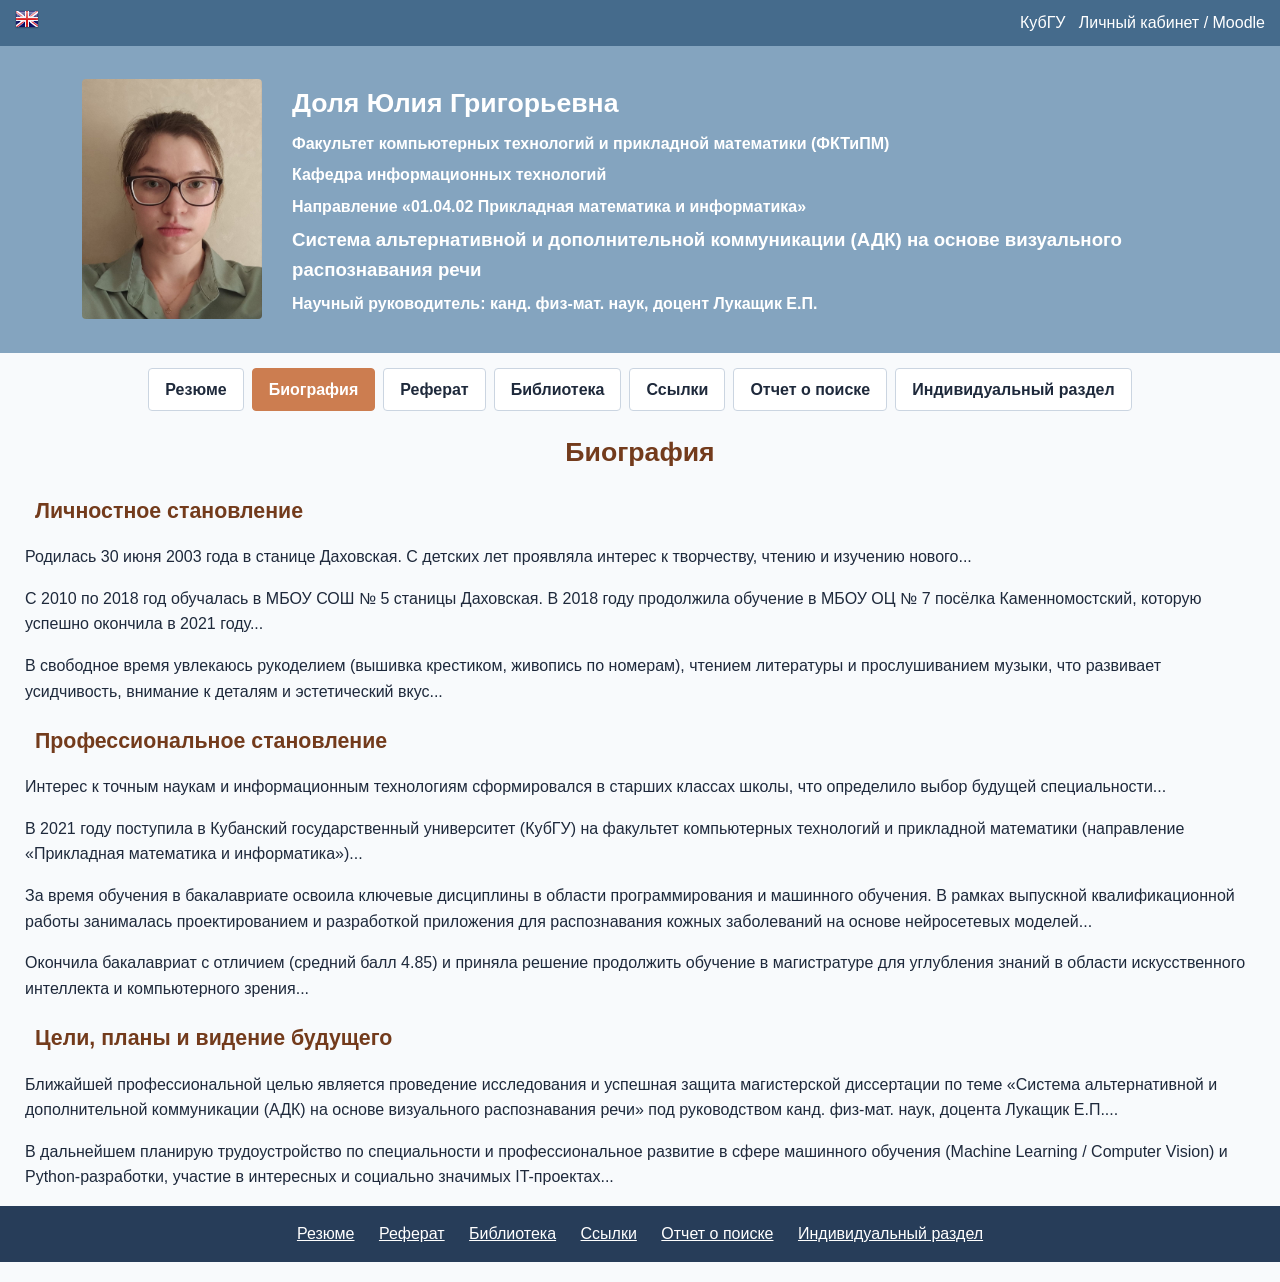
==== bio/index.html @ c51134fe "Add files via upload" ====
<!DOCTYPE html>
<html lang="ru">
<head>
    <meta charset="UTF-8">
    <meta name="viewport" content="width=device-width, initial-scale=1.0">
    <meta name="robots" content="noindex,nofollow">
    <title>Биография - Доля Юлия Григорьевна - Система альтернативной и дополнительной коммуникации (АДК) на основе визуального распознавания речи</title>
    <!-- Исправлена опечатка в type: text/css -->
    <link rel="stylesheet" type="text/css" href="../css/master_style.css">
</head>
<body>

    <div id="topblock"> 
        <div id="langbox">
            <a href="indexe.htm"><img src="../images/en.png" alt="English" title="English" width="24" height="20"></a>
        </div>
        <div id="donntu">
            <a href="https://www.kubsu.ru" target="_blank">КубГУ</a> &nbsp; 
            <a href="https://moodle.kubsu.ru" target="_blank">Личный кабинет / Moodle</a>
        </div>
    </div>

    <div id="header">
        <div id="header-content">
            <div id="photomag">
                <a href="../ivanov_big.jpg">
                    <img src="../my_photo.jpg" width="180" height="240" title="Студент КубГУ Доля Юлия Григорьевна" alt="Студент КубГУ Доля Юлия Григорьевна">
                </a>
            </div>
            <div id="headertext">
                <h1 class="hdr">Доля Юлия Григорьевна</h1>
                <h3 class="hdr">Факультет компьютерных технологий и прикладной математики (ФКТиПМ)</h3>
                <h3 class="hdr">Кафедра информационных технологий</h3>
                <h3 class="hdr">Направление &laquo;01.04.02 Прикладная математика и информатика&raquo;</h3>
                <h2 class="hdr">Система альтернативной и дополнительной коммуникации (АДК) на основе визуального распознавания речи</h2>
                <h3 class="hdr">Научный руководитель: канд. физ-мат. наук, доцент Лукащик Е.П.</h3>
            </div>
        </div>
    </div>

    <div id="middleblock">
        <div id="menu">
            <a class="button color" href="../index.html">Резюме</a>
            <a class="button colorfix">Биография</a>
            <a class="button color" href="../diss/index.html">Реферат</a>
            <a class="button color" href="../library/index.html">Библиотека</a>
            <a class="button color" href="../links/index.html">Ссылки</a>
            <a class="button color" href="../links/report.html">Отчет о поиске</a> 
            <a class="button color" href="../ind/index.html">Индивидуальный раздел</a>
        </div>
        
        <div id="maintext">
            <h1>Биография</h1>
            
            <h2>Личностное становление</h2>
            <p>Родилась 30 июня 2003 года в станице Даховская. С детских лет проявляла интерес к творчеству, чтению и изучению нового...</p> 
            <p>С 2010 по 2018 год обучалась в МБОУ СОШ № 5 станицы Даховская. В 2018 году продолжила обучение в МБОУ ОЦ № 7 посёлка Каменномостский, которую успешно окончила в 2021 году...</p> 
            <p>В свободное время увлекаюсь рукоделием (вышивка крестиком, живопись по номерам), чтением литературы и прослушиванием музыки, что развивает усидчивость, внимание к деталям и эстетический вкус...</p>
            
            <h2>Профессиональное становление</h2>
            <p>Интерес к точным наукам и информационным технологиям сформировался в старших классах школы, что определило выбор будущей специальности...</p>
            <p>В 2021 году поступила в Кубанский государственный университет (КубГУ) на факультет компьютерных технологий и прикладной математики (направление «Прикладная математика и информатика»)...</p> 
            <p>За время обучения в бакалавриате освоила ключевые дисциплины в области программирования и машинного обучения. В рамках выпускной квалификационной работы занималась проектированием и разработкой приложения для распознавания кожных заболеваний на основе нейросетевых моделей...</p>
            <p>Окончила бакалавриат с отличием (средний балл 4.85) и приняла решение продолжить обучение в магистратуре для углубления знаний в области искусственного интеллекта и компьютерного зрения...</p>
            
            <h2>Цели, планы и видение будущего</h2>
            <p>Ближайшей профессиональной целью является проведение исследования и успешная защита магистерской диссертации по теме «Система альтернативной и дополнительной коммуникации (АДК) на основе визуального распознавания речи» под руководством канд. физ-мат. наук, доцента Лукащик Е.П....</p>
            <p>В дальнейшем планирую трудоустройство по специальности и профессиональное развитие в сфере машинного обучения (Machine Learning / Computer Vision) и Python-разработки, участие в интересных и социально значимых IT-проектах...</p>
        </div> <!-- maintext -->
    </div> <!-- middleblock -->

    <div id="menub">
        <a class="mitemb" href="../index.html">Резюме</a>
        <a class="mitemb" href="../diss/index.html">Реферат</a>
        <a class="mitemb" href="../library/index.html">Библиотека</a>
        <a class="mitemb" href="../links/index.html">Ссылки</a>
        <a class="mitemb" href="../links/report.html">Отчет о поиске</a> 
        <a class="mitemb" href="../ind/index.html">Индивидуальный раздел</a>
    </div>

</body>
</html>
---- css/master_style.css ----
/* Синяя тема (по умолчанию) */
:root, [data-theme="blue"] {
  --bg-body: #f8fafc;
  --bg-header: #84a4bf;
  --bg-topblock: #456b8c;
  --bg-menu: #273d59;
  --bg-card: #ffffff;
  --bg-hover: #f6fcfe;
  
  --text-main: #1e293b;
  --text-header: #ffffff;
  --text-title: #733b1c;
  --accent-color: #2563eb;
  --accent-hover: #007ead;
  --active-tab: #cc7d50;
  
  --border-color: #cbd5e1;
  --font-family: 'Inter', -apple-system, BlinkMacSystemFont, "Segoe UI", Roboto, sans-serif;
}

/* Коричневая тема */
[data-theme="brown"] {
  --bg-body: #fadfa4;
  --bg-header: #82997f;
  --bg-topblock: #576c55;
  --bg-menu: #c9765c;
  --bg-hover: #fff3d1;
  
  --text-main: #212121;
  --text-header: #ffe8c5;
  --text-title: #8f250e;
  --accent-color: #425a40;
  --accent-hover: #007ead;
  --active-tab: #b4351a;
  
  --border-color: #d9b76e;
}

/* Зеленая тема */
[data-theme="green"] {
  --bg-body: #ebe8e0;
  --bg-header: #172601;
  --bg-topblock: #172601;
  --bg-menu: #735f46;
  --bg-hover: #d2d3b8;
  
  --text-main: #172601;
  --text-header: #fff55d;
  --text-title: #8b4513;
  --accent-color: #14660d;
  --accent-hover: #ecf248;
  --active-tab: #ecf248;
  
  --border-color: #a1a621;
}

/* ==========================================================================
   ОСНОВНЫЕ СТИЛИ (Используют переменные)
   ========================================================================== */

@import url('https://fonts.googleapis.com/css2?family=Inter:wght@400;500;600;700&display=swap');

body {
  background-color: var(--bg-body);
  color: var(--text-main);
  font-family: var(--font-family);
  margin: 0;
  padding: 0 0 20px 0;
  line-height: 1.6;
}

/* Кавычки для тега <q> */
body:lang(en) q { quotes: "\201C" "\201D" "\2018" "\2019"; }
body:lang(uk) q, body:lang(de) q { quotes: "\201E" "\201C"; }
body:lang(ru) q, body:lang(fr) q { quotes: "\00AB" "\00BB" "\201E" "\201C"; }

/* Заголовки */
h1, h2, h3 {
  color: var(--text-title);
  margin: 20px 10px 10px 10px;
}

h1 { font-size: 20pt; text-align: center; }
h2 { font-size: 16pt; text-align: left; }
h3 { font-size: 13pt; text-align: left; }
h2.cntr { text-align: center; text-indent: 0; }

/* Шапка сайта */
#topblock {
  background: var(--bg-topblock);
  min-height: 36px;
  padding: 5px 15px;
  display: flex;
  justify-content: space-between;
  align-items: center;
}

#donntu a {
  color: #ffffff;
  text-decoration: none;
  font-weight: 500;
}

/* Шапка сайта */
#header {
  background: var(--bg-header);
  padding: 30px 20px;
}

/* Общий внутренний контейнер шапки */
#header-content {
  display: flex;             /* Фото и текст остаются в один ряд */
  align-items: center;        /* Выравнивание по вертикали */
  gap: 30px;                 /* Отступ между фото и текстом */
  max-width: 1200px;         /* Увеличиваем ширину блока */
  margin: 0 0 0 5%;          /* Фиксированный небольшой отступ слева (5%), убирает центрирование */
}

/* Стили для фото */
#photomag {
  flex-shrink: 0;            /* Запрещает сжимать фотографию */
}

#photomag img {
  display: block;
  border-radius: 4px;
}

/* Стили для текста справа */
#headertext {
  text-align: left;
}

#header h1, #header h2, #header h3 {
  color: var(--text-header);
  margin: 6px 0;             /* Компактные отступы между строками текста */
}

#header h1 { font-size: 20pt; text-align: left; }
#header h2 { font-size: 14pt; text-align: left; }
#header h3 { font-size: 12pt; text-align: left; }

/* Таблицы */
table#resume, table.search {
  width: 90%;
  margin: 20px auto;
  border-collapse: collapse;
  background-color: var(--bg-card);
  border: 1px solid var(--border-color);
}

table#resume tr td, table.search tr td {
  padding: 10px;
  border: 1px solid var(--border-color);
}

table#resume tr:hover, table.search tr:hover {
  background-color: var(--bg-hover);
}

/* Блок с меню */
#middleblock {
  width: 100%;
  margin: 15px 0;
}

#menu {
  display: flex;             /* Выстраивает кнопки в один ряд */
  justify-content: center;   /* Выравнивает кнопки строго по центру страницы */
  flex-wrap: wrap;           /* Позволяет кнопкам переноситься на новую строку при узком экране */
  gap: 8px;                  /* Отступ между кнопками */
}

/* Кнопки меню */
.button {
  display: inline-block;
  padding: 8px 16px;
  font-weight: 600;
  border-radius: 4px;
  text-decoration: none;
  transition: all 0.2s ease;
  cursor: pointer;
}

#maintext {
    padding-left: 25px;
    padding-right: 25px;
}

.color {
  background-color: var(--bg-card);
  color: var(--text-main);
  border: 1px solid var(--border-color);
}

.color:hover {
  background-color: var(--accent-hover);
  color: #ffffff;
}

.colorfix {
  background-color: var(--active-tab);
  color: #ffffff;
  border: 1px solid var(--active-tab);
}

/* Подвал */
#menub {
  background: var(--bg-menu);
  padding: 15px;
  text-align: center;
}

.mitemb {
  color: #ffffff;
  margin: 0 10px;
}
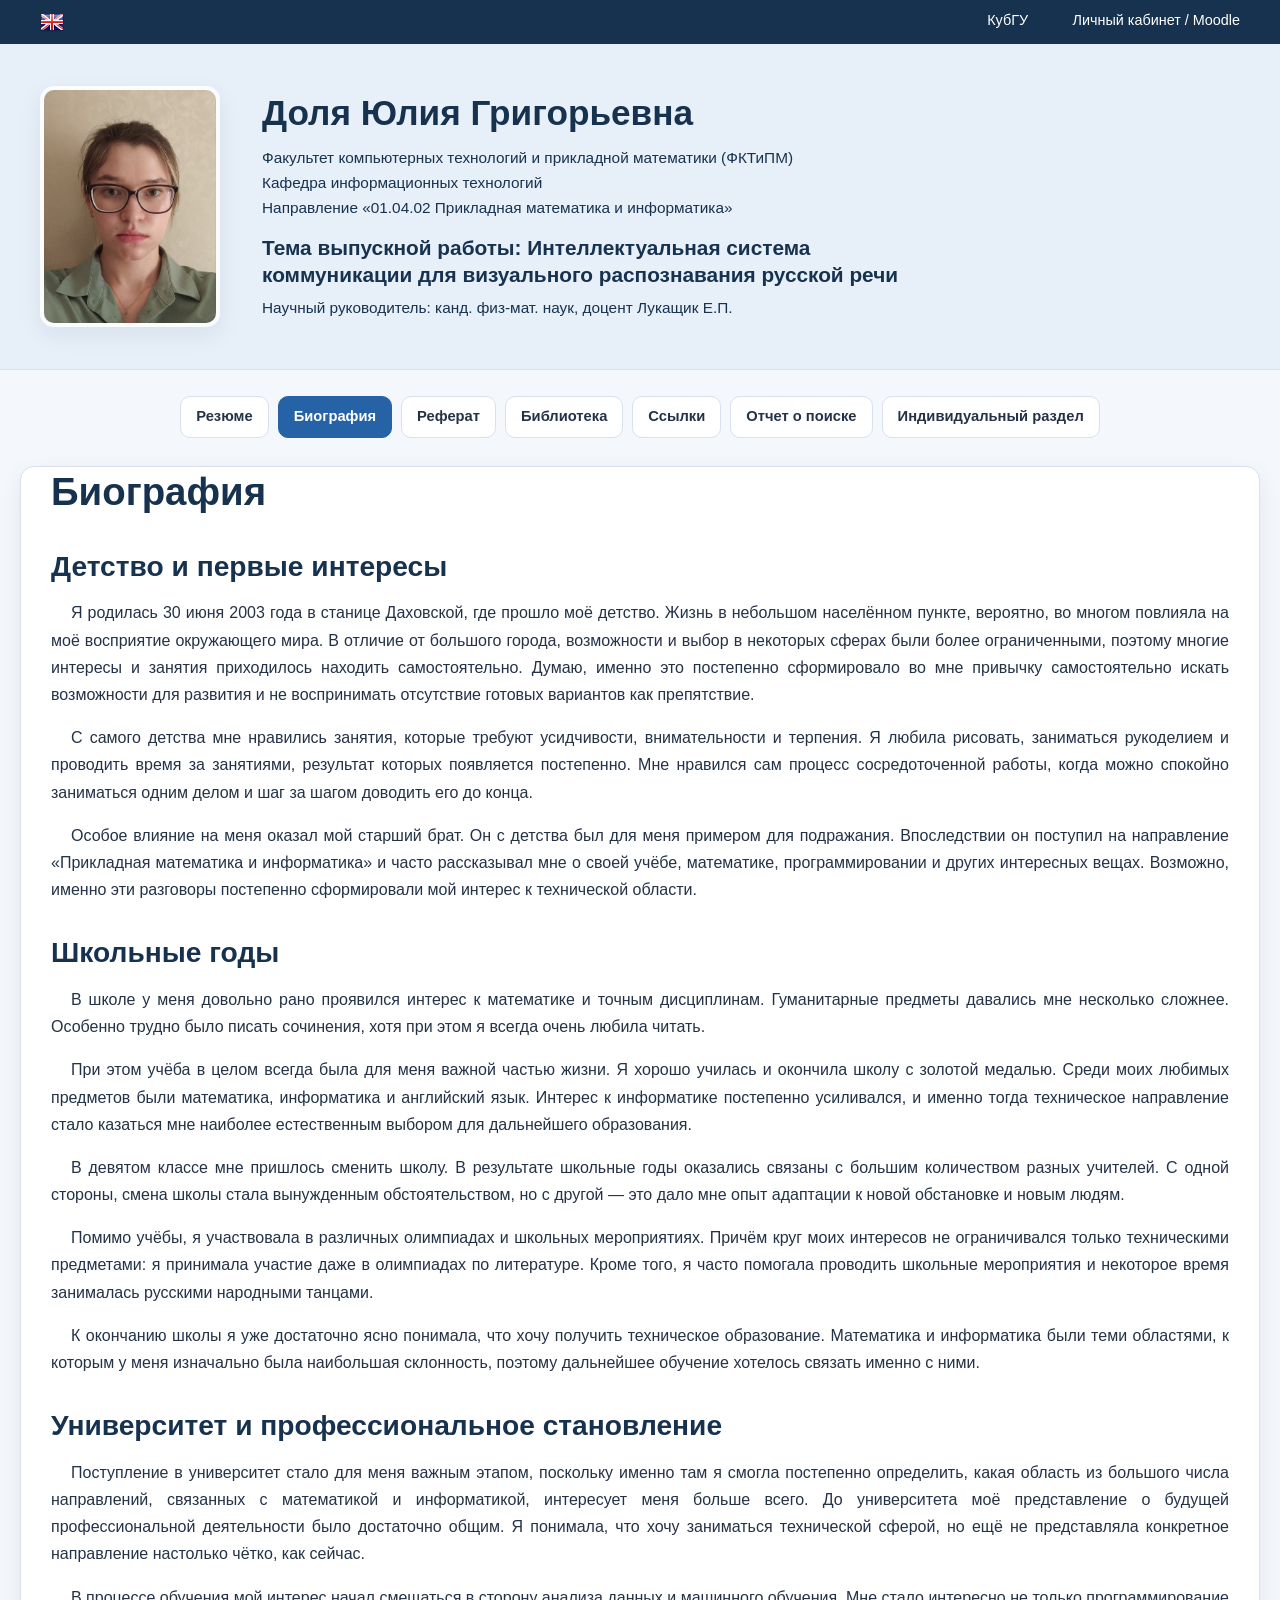
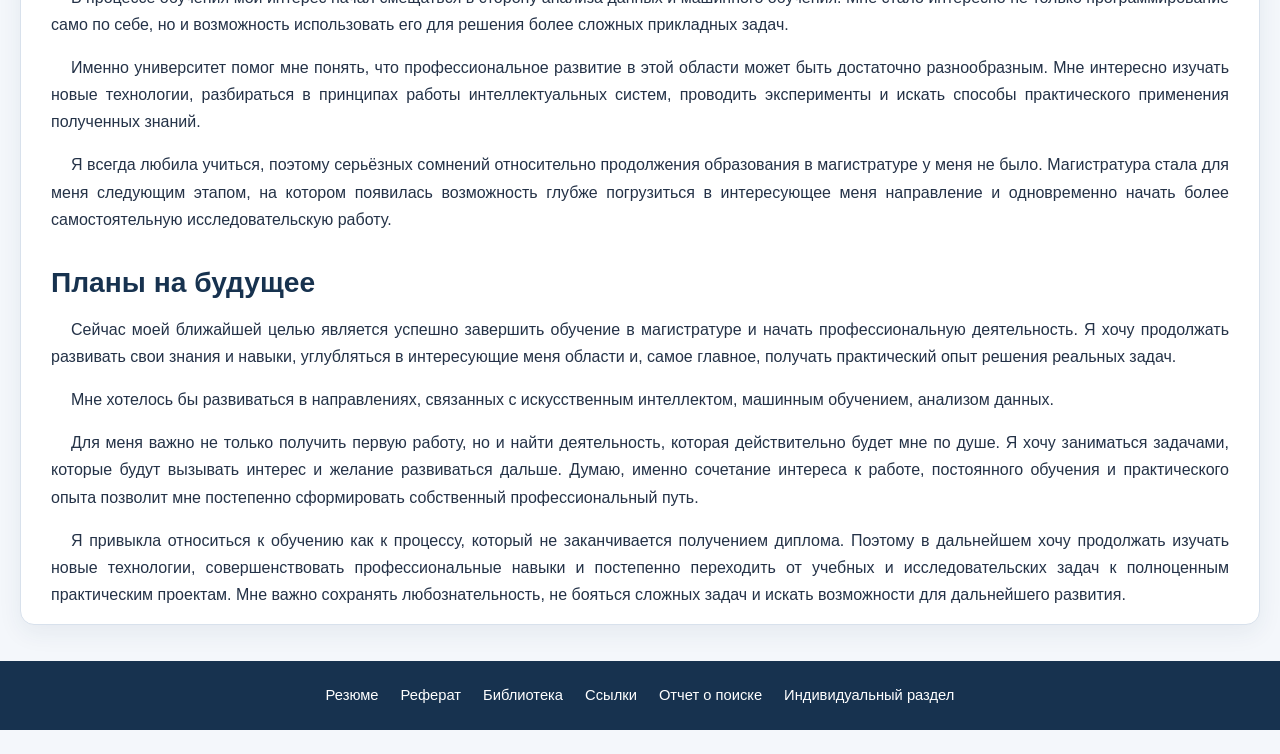
==== commit f8b41af9: "Add files via upload" ====
--- a/bio/index.html
+++ b/bio/index.html
@@ -5,14 +5,27 @@
     <meta name="viewport" content="width=device-width, initial-scale=1.0">
     <meta name="robots" content="noindex,nofollow">
     <title>Биография - Доля Юлия Григорьевна - Система альтернативной и дополнительной коммуникации (АДК) на основе визуального распознавания речи</title>
-    <!-- Исправлена опечатка в type: text/css -->
     <link rel="stylesheet" type="text/css" href="../css/master_style.css">
+    <style>
+        /* Локальные стили для аккуратного выравнивания текста биографии */
+        #maintext {
+            padding: 0 30px;
+        }
+        #maintext h1 {
+            text-align: left; /* Выравнивание главного заголовка по левому краю */
+            margin-top: 10px;
+        }
+        #maintext p {
+            text-align: justify; /* Выравнивание основного текста по ширине для красивого вида */
+            text-indent: 20px;   /* Красная строка (абзацный отступ) */
+        }
+    </style>
 </head>
 <body>
 
     <div id="topblock"> 
         <div id="langbox">
-            <a href="indexe.htm"><img src="../images/en.png" alt="English" title="English" width="24" height="20"></a>
+            <a href="../indexe.html"><img src="../images/en.png" alt="English" title="English" width="24" height="20"></a>
         </div>
         <div id="donntu">
             <a href="https://www.kubsu.ru" target="_blank">КубГУ</a> &nbsp; 
@@ -32,7 +45,7 @@
                 <h3 class="hdr">Факультет компьютерных технологий и прикладной математики (ФКТиПМ)</h3>
                 <h3 class="hdr">Кафедра информационных технологий</h3>
                 <h3 class="hdr">Направление &laquo;01.04.02 Прикладная математика и информатика&raquo;</h3>
-                <h2 class="hdr">Система альтернативной и дополнительной коммуникации (АДК) на основе визуального распознавания речи</h2>
+                <h2 class="hdr">Тема выпускной работы: Интеллектуальная система коммуникации для визуального распознавания русской речи</h2>
                 <h3 class="hdr">Научный руководитель: канд. физ-мат. наук, доцент Лукащик Е.П.</h3>
             </div>
         </div>
@@ -50,23 +63,151 @@
         </div>
         
         <div id="maintext">
+
             <h1>Биография</h1>
-            
-            <h2>Личностное становление</h2>
-            <p>Родилась 30 июня 2003 года в станице Даховская. С детских лет проявляла интерес к творчеству, чтению и изучению нового...</p> 
-            <p>С 2010 по 2018 год обучалась в МБОУ СОШ № 5 станицы Даховская. В 2018 году продолжила обучение в МБОУ ОЦ № 7 посёлка Каменномостский, которую успешно окончила в 2021 году...</p> 
-            <p>В свободное время увлекаюсь рукоделием (вышивка крестиком, живопись по номерам), чтением литературы и прослушиванием музыки, что развивает усидчивость, внимание к деталям и эстетический вкус...</p>
-            
-            <h2>Профессиональное становление</h2>
-            <p>Интерес к точным наукам и информационным технологиям сформировался в старших классах школы, что определило выбор будущей специальности...</p>
-            <p>В 2021 году поступила в Кубанский государственный университет (КубГУ) на факультет компьютерных технологий и прикладной математики (направление «Прикладная математика и информатика»)...</p> 
-            <p>За время обучения в бакалавриате освоила ключевые дисциплины в области программирования и машинного обучения. В рамках выпускной квалификационной работы занималась проектированием и разработкой приложения для распознавания кожных заболеваний на основе нейросетевых моделей...</p>
-            <p>Окончила бакалавриат с отличием (средний балл 4.85) и приняла решение продолжить обучение в магистратуре для углубления знаний в области искусственного интеллекта и компьютерного зрения...</p>
-            
-            <h2>Цели, планы и видение будущего</h2>
-            <p>Ближайшей профессиональной целью является проведение исследования и успешная защита магистерской диссертации по теме «Система альтернативной и дополнительной коммуникации (АДК) на основе визуального распознавания речи» под руководством канд. физ-мат. наук, доцента Лукащик Е.П....</p>
-            <p>В дальнейшем планирую трудоустройство по специальности и профессиональное развитие в сфере машинного обучения (Machine Learning / Computer Vision) и Python-разработки, участие в интересных и социально значимых IT-проектах...</p>
+
+            <h2>Детство и первые интересы</h2>
+
+            <p>
+                Я родилась 30 июня 2003 года в станице Даховской,
+                где прошло моё детство. Жизнь в небольшом населённом пункте, вероятно,
+                во многом повлияла на моё восприятие окружающего мира. В отличие от
+                большого города, возможности и выбор в некоторых сферах были более
+                ограниченными, поэтому многие интересы и занятия приходилось находить
+                самостоятельно. Думаю, именно это постепенно сформировало во мне
+                привычку самостоятельно искать возможности для развития и не
+                воспринимать отсутствие готовых вариантов как препятствие.
+            </p>
+
+            <p>
+                С самого детства мне нравились занятия, которые требуют
+                усидчивости, внимательности и терпения. Я любила
+                рисовать, заниматься рукоделием и проводить время за занятиями,
+                результат которых появляется постепенно. Мне нравился сам процесс
+                сосредоточенной работы, когда можно спокойно заниматься одним делом
+                и шаг за шагом доводить его до конца.
+            </p>
+
+            <p>
+                Особое влияние на меня оказал мой старший брат. Он с детства был для меня примером для подражания.
+                Впоследствии он поступил на направление «Прикладная математика и
+                информатика» и часто рассказывал мне о своей учёбе, математике,
+                программировании и других интересных вещах. Возможно, именно эти
+                разговоры постепенно сформировали мой интерес к технической области.
+            </p>
+
+            <h2>Школьные годы</h2>
+
+            <p>
+                В школе у меня довольно рано проявился интерес к
+                математике и точным дисциплинам. Гуманитарные предметы
+                давались мне несколько сложнее. Особенно трудно было писать сочинения,
+                хотя при этом я всегда очень любила читать.
+            </p>
+
+            <p>
+                При этом учёба в целом всегда была для меня важной частью жизни.
+                Я хорошо училась и окончила школу с золотой медалью.
+                Среди моих любимых предметов были математика, информатика и английский
+                язык. Интерес к информатике постепенно усиливался, и именно тогда
+                техническое направление стало казаться мне наиболее естественным
+                выбором для дальнейшего образования.
+            </p>
+
+            <p>
+                В девятом классе мне пришлось сменить школу. В результате школьные
+                годы оказались связаны с большим количеством разных учителей. С одной
+                стороны, смена школы стала вынужденным обстоятельством, но с другой —
+                это дало мне опыт адаптации к новой обстановке и новым людям.
+            </p>
+
+            <p>
+                Помимо учёбы, я участвовала в различных олимпиадах и школьных
+                мероприятиях. Причём круг моих интересов не ограничивался только
+                техническими предметами: я принимала участие даже в олимпиадах
+                по литературе. Кроме того, я часто помогала проводить школьные
+                мероприятия и некоторое время занималась русскими народными танцами.
+            </p>
+
+            <p>
+                К окончанию школы я уже достаточно ясно понимала, что хочу получить
+                техническое образование. Математика и информатика были
+                теми областями, к которым у меня изначально была наибольшая склонность,
+                поэтому дальнейшее обучение хотелось связать именно с ними.
+            </p>
+
+            <h2>Университет и профессиональное становление</h2>
+
+            <p>
+                Поступление в университет стало для меня важным этапом, поскольку
+                именно там я смогла постепенно определить, какая область
+                из большого числа направлений, связанных с математикой и
+                информатикой, интересует меня больше всего. До университета
+                моё представление о будущей профессиональной деятельности было
+                достаточно общим. Я понимала, что хочу заниматься технической сферой,
+                но ещё не представляла конкретное направление настолько чётко,
+                как сейчас.
+            </p>
+
+            <p>
+                В процессе обучения мой интерес начал смещаться в сторону анализа данных и машинного обучения. 
+                Мне стало интересно не только программирование само по себе, но и возможность
+                использовать его для решения более сложных прикладных задач.
+            </p>
+
+            <p>
+                Именно университет помог мне понять, что профессиональное развитие
+                в этой области может быть достаточно разнообразным. Мне интересно
+                изучать новые технологии, разбираться в принципах работы
+                интеллектуальных систем, проводить эксперименты и искать способы
+                практического применения полученных знаний.
+            </p>
+
+            <p>
+                Я всегда любила учиться, поэтому серьёзных сомнений относительно
+                продолжения образования в магистратуре у меня не было. Магистратура
+                стала для меня следующим этапом, на котором появилась возможность
+                глубже погрузиться в интересующее меня направление и одновременно
+                начать более самостоятельную исследовательскую работу.
+            </p>
+
+            <h2>Планы на будущее</h2>
+
+            <p>
+                Сейчас моей ближайшей целью является успешно завершить
+                обучение в магистратуре и начать профессиональную деятельность.
+                Я хочу продолжать развивать свои знания и навыки, углубляться
+                в интересующие меня области и, самое главное, получать практический
+                опыт решения реальных задач.
+            </p>
+
+            <p>
+                Мне хотелось бы развиваться в направлениях, связанных с
+                искусственным интеллектом, машинным обучением, анализом
+                данных.
+            </p>
+
+            <p>
+                Для меня важно не только получить первую работу, но и найти
+                деятельность, которая действительно будет мне по душе.
+                Я хочу заниматься задачами, которые будут вызывать интерес и желание
+                развиваться дальше. Думаю, именно сочетание интереса к работе,
+                постоянного обучения и практического опыта позволит мне постепенно
+                сформировать собственный профессиональный путь.
+            </p>
+
+            <p>
+                Я привыкла относиться к обучению как к процессу, который не
+                заканчивается получением диплома. Поэтому в дальнейшем хочу
+                продолжать изучать новые технологии, совершенствовать профессиональные
+                навыки и постепенно переходить от учебных и исследовательских задач
+                к полноценным практическим проектам. Мне важно сохранять
+                любознательность, не бояться сложных задач и
+                искать возможности для дальнейшего развития.
+            </p>
+
         </div> <!-- maintext -->
+
     </div> <!-- middleblock -->
 
     <div id="menub">
--- a/css/master_style.css
+++ b/css/master_style.css
@@ -1,219 +1,780 @@
-
-/* Синяя тема (по умолчанию) */
-:root, [data-theme="blue"] {
-  --bg-body: #f8fafc;
-  --bg-header: #84a4bf;
-  --bg-topblock: #456b8c;
-  --bg-menu: #273d59;
-  --bg-card: #ffffff;
-  --bg-hover: #f6fcfe;
-  
-  --text-main: #1e293b;
-  --text-header: #ffffff;
-  --text-title: #733b1c;
-  --accent-color: #2563eb;
-  --accent-hover: #007ead;
-  --active-tab: #cc7d50;
-  
-  --border-color: #cbd5e1;
-  --font-family: 'Inter', -apple-system, BlinkMacSystemFont, "Segoe UI", Roboto, sans-serif;
-}
-
-/* Коричневая тема */
+@import url('https://fonts.googleapis.com/css2?family=Inter:wght@400;500;600;700&display=swap');
+
+/* Основная цветовая схема */
+:root,
+[data-theme="blue"] {
+    color-scheme: light;
+
+    --bg-body: #f4f7fb;
+    --bg-header: #e7eff8;
+    --bg-topblock: #17324f;
+    --bg-menu: #17324f;
+    --bg-card: #ffffff;
+    --bg-hover: #edf5ff;
+
+    --text-main: #243247;
+    --text-header: #17324f;
+    --text-title: #17324f;
+
+    --accent-color: #2563a6;
+    --accent-hover: #1d4f85;
+    --active-tab: #2563a6;
+
+    --border-color: #d8e1ec;
+    --muted-text: #64748b;
+
+    --shadow-soft: 0 8px 24px rgba(23, 50, 79, 0.07);
+    --radius-card: 14px;
+
+    --font-family: 'Inter', -apple-system, BlinkMacSystemFont,
+                   "Segoe UI", Roboto, sans-serif;
+}
+
+/* Альтернативная коричневая тема */
 [data-theme="brown"] {
-  --bg-body: #fadfa4;
-  --bg-header: #82997f;
-  --bg-topblock: #576c55;
-  --bg-menu: #c9765c;
-  --bg-hover: #fff3d1;
-  
-  --text-main: #212121;
-  --text-header: #ffe8c5;
-  --text-title: #8f250e;
-  --accent-color: #425a40;
-  --accent-hover: #007ead;
-  --active-tab: #b4351a;
-  
-  --border-color: #d9b76e;
-}
-
-/* Зеленая тема */
+    color-scheme: light;
+
+    --bg-body: #fbf7f1;
+    --bg-header: #eee4d6;
+    --bg-topblock: #5b4636;
+    --bg-menu: #5b4636;
+    --bg-card: #ffffff;
+    --bg-hover: #f8eee2;
+
+    --text-main: #342d28;
+    --text-header: #3f3329;
+    --text-title: #5b3928;
+
+    --accent-color: #8a5638;
+    --accent-hover: #70432b;
+    --active-tab: #8a5638;
+
+    --border-color: #e5d7c6;
+    --muted-text: #796b60;
+
+    --shadow-soft: 0 8px 24px rgba(91, 70, 54, 0.08);
+    --radius-card: 14px;
+}
+
+/* Альтернативная зелёная тема */
 [data-theme="green"] {
-  --bg-body: #ebe8e0;
-  --bg-header: #172601;
-  --bg-topblock: #172601;
-  --bg-menu: #735f46;
-  --bg-hover: #d2d3b8;
-  
-  --text-main: #172601;
-  --text-header: #fff55d;
-  --text-title: #8b4513;
-  --accent-color: #14660d;
-  --accent-hover: #ecf248;
-  --active-tab: #ecf248;
-  
-  --border-color: #a1a621;
-}
-
-/* ==========================================================================
-   ОСНОВНЫЕ СТИЛИ (Используют переменные)
-   ========================================================================== */
-
-@import url('https://fonts.googleapis.com/css2?family=Inter:wght@400;500;600;700&display=swap');
+    color-scheme: light;
+
+    --bg-body: #f4f7f1;
+    --bg-header: #e5eddf;
+    --bg-topblock: #294735;
+    --bg-menu: #294735;
+    --bg-card: #ffffff;
+    --bg-hover: #edf5e8;
+
+    --text-main: #26382b;
+    --text-header: #243d2c;
+    --text-title: #294735;
+
+    --accent-color: #376b48;
+    --accent-hover: #28563a;
+    --active-tab: #376b48;
+
+    --border-color: #d6e2d1;
+    --muted-text: #617365;
+
+    --shadow-soft: 0 8px 24px rgba(41, 71, 53, 0.08);
+    --radius-card: 14px;
+}
+
+/* Базовые настройки */
+*,
+*::before,
+*::after {
+    box-sizing: border-box;
+}
+
+html {
+    scroll-behavior: smooth;
+    scroll-padding-top: 24px;
+}
 
 body {
-  background-color: var(--bg-body);
-  color: var(--text-main);
-  font-family: var(--font-family);
-  margin: 0;
-  padding: 0 0 20px 0;
-  line-height: 1.6;
-}
-
-/* Кавычки для тега <q> */
-body:lang(en) q { quotes: "\201C" "\201D" "\2018" "\2019"; }
-body:lang(uk) q, body:lang(de) q { quotes: "\201E" "\201C"; }
-body:lang(ru) q, body:lang(fr) q { quotes: "\00AB" "\00BB" "\201E" "\201C"; }
+    min-width: 320px;
+    margin: 0;
+    padding: 0 0 24px;
+
+    background: var(--bg-body);
+    color: var(--text-main);
+
+    font-family: var(--font-family);
+    font-size: 16px;
+    line-height: 1.7;
+
+    -webkit-font-smoothing: antialiased;
+    text-rendering: optimizeLegibility;
+}
+
+img {
+    max-width: 100%;
+    height: auto;
+}
+
+a {
+    color: var(--accent-color);
+    text-underline-offset: 3px;
+
+    transition:
+        color 0.2s ease,
+        background-color 0.2s ease,
+        border-color 0.2s ease;
+}
+
+a:hover {
+    color: var(--accent-hover);
+}
+
+a:focus-visible,
+button:focus-visible {
+    outline: 3px solid #8ab9ef;
+    outline-offset: 3px;
+}
+
+/* Кавычки */
+body:lang(en) q {
+    quotes: "\201C" "\201D" "\2018" "\2019";
+}
+
+body:lang(uk) q,
+body:lang(de) q {
+    quotes: "\201E" "\201C";
+}
+
+body:lang(ru) q,
+body:lang(fr) q {
+    quotes: "\00AB" "\00BB" "\201E" "\201C";
+}
 
 /* Заголовки */
-h1, h2, h3 {
-  color: var(--text-title);
-  margin: 20px 10px 10px 10px;
-}
-
-h1 { font-size: 20pt; text-align: center; }
-h2 { font-size: 16pt; text-align: left; }
-h3 { font-size: 13pt; text-align: left; }
-h2.cntr { text-align: center; text-indent: 0; }
-
-/* Шапка сайта */
+h1,
+h2,
+h3,
+h4,
+h5,
+h6 {
+    color: var(--text-title);
+    font-weight: 700;
+    line-height: 1.3;
+    text-wrap: balance;
+}
+
+h1 {
+    margin: 0 0 18px;
+    font-size: clamp(1.8rem, 3vw, 2.5rem);
+    text-align: center;
+}
+
+h2 {
+    margin: 32px 0 14px;
+    font-size: clamp(1.4rem, 2.2vw, 1.9rem);
+    text-align: left;
+}
+
+h3 {
+    margin: 26px 0 10px;
+    font-size: clamp(1.1rem, 1.8vw, 1.35rem);
+    text-align: left;
+}
+
+h2.cntr {
+    text-align: center;
+    text-indent: 0;
+}
+
+p {
+    margin: 0 0 16px;
+}
+
+ul,
+ol {
+    padding-left: 1.5rem;
+}
+
+li {
+    margin-bottom: 8px;
+}
+
+hr {
+    margin: 28px 0;
+    border: 0;
+    border-top: 1px solid var(--border-color);
+}
+
+blockquote {
+    margin: 22px 0;
+    padding: 14px 20px;
+
+    border-left: 4px solid var(--accent-color);
+    border-radius: 0 10px 10px 0;
+
+    background: var(--bg-hover);
+}
+
+/* Верхняя панель */
 #topblock {
-  background: var(--bg-topblock);
-  min-height: 36px;
-  padding: 5px 15px;
-  display: flex;
-  justify-content: space-between;
-  align-items: center;
+    display: flex;
+    min-height: 44px;
+
+    align-items: center;
+    justify-content: space-between;
+    gap: 16px;
+
+    padding: 8px max(20px, calc((100% - 1200px) / 2));
+
+    background: var(--bg-topblock);
+    color: #ffffff;
+}
+
+#langbox {
+    display: flex;
+    align-items: center;
+    gap: 8px;
+}
+
+#langbox img {
+    display: block;
+    width: 24px;
+    height: 20px;
+    object-fit: cover;
+    border-radius: 3px;
+}
+
+#donntu {
+    display: flex;
+    flex-wrap: wrap;
+    justify-content: flex-end;
+    gap: 8px 20px;
 }
 
 #donntu a {
-  color: #ffffff;
-  text-decoration: none;
-  font-weight: 500;
-}
-
-/* Шапка сайта */
+    color: #ffffff;
+    font-size: 0.9rem;
+    font-weight: 500;
+    text-decoration: none;
+}
+
+#donntu a:hover {
+    color: #cfe3ff;
+    text-decoration: underline;
+}
+
+/* Главная шапка */
 #header {
-  background: var(--bg-header);
-  padding: 30px 20px;
-}
-
-/* Общий внутренний контейнер шапки */
+    padding: clamp(24px, 4vw, 42px) 24px;
+
+    background: var(--bg-header);
+    border-bottom: 1px solid var(--border-color);
+}
+
 #header-content {
-  display: flex;             /* Фото и текст остаются в один ряд */
-  align-items: center;        /* Выравнивание по вертикали */
-  gap: 30px;                 /* Отступ между фото и текстом */
-  max-width: 1200px;         /* Увеличиваем ширину блока */
-  margin: 0 0 0 5%;          /* Фиксированный небольшой отступ слева (5%), убирает центрирование */
-}
-
-/* Стили для фото */
+    display: flex;
+    width: min(100%, 1200px);
+
+    align-items: center;
+    gap: clamp(22px, 4vw, 42px);
+
+    margin: 0 auto;
+}
+
 #photomag {
-  flex-shrink: 0;            /* Запрещает сжимать фотографию */
+    flex: 0 0 auto;
 }
 
 #photomag img {
-  display: block;
-  border-radius: 4px;
-}
-
-/* Стили для текста справа */
+    display: block;
+    width: 180px;
+    max-width: 28vw;
+    height: auto;
+
+    border: 4px solid rgba(255, 255, 255, 0.85);
+    border-radius: 14px;
+
+    box-shadow: var(--shadow-soft);
+}
+
 #headertext {
-  text-align: left;
-}
-
-#header h1, #header h2, #header h3 {
-  color: var(--text-header);
-  margin: 6px 0;             /* Компактные отступы между строками текста */
-}
-
-#header h1 { font-size: 20pt; text-align: left; }
-#header h2 { font-size: 14pt; text-align: left; }
-#header h3 { font-size: 12pt; text-align: left; }
-
-/* Таблицы */
-table#resume, table.search {
-  width: 90%;
-  margin: 20px auto;
-  border-collapse: collapse;
-  background-color: var(--bg-card);
-  border: 1px solid var(--border-color);
-}
-
-table#resume tr td, table.search tr td {
-  padding: 10px;
-  border: 1px solid var(--border-color);
-}
-
-table#resume tr:hover, table.search tr:hover {
-  background-color: var(--bg-hover);
-}
-
-/* Блок с меню */
+    min-width: 0;
+    text-align: left;
+}
+
+#header h1,
+#header h2,
+#header h3 {
+    color: var(--text-header);
+    text-align: left;
+}
+
+#header h1 {
+    margin: 0 0 12px;
+    font-size: clamp(1.6rem, 2.8vw, 2.2rem);
+}
+
+#header h2 {
+    margin: 16px 0 10px;
+    font-size: clamp(1.05rem, 1.7vw, 1.3rem);
+}
+
+#header h3 {
+    margin: 5px 0;
+    font-size: 0.96rem;
+    font-weight: 500;
+}
+
+/* Центральная область */
 #middleblock {
-  width: 100%;
-  margin: 15px 0;
-}
-
+    width: min(100% - 32px, 1240px);
+    margin: 26px auto;
+}
+
+/* Верхнее меню */
 #menu {
-  display: flex;             /* Выстраивает кнопки в один ряд */
-  justify-content: center;   /* Выравнивает кнопки строго по центру страницы */
-  flex-wrap: wrap;           /* Позволяет кнопкам переноситься на новую строку при узком экране */
-  gap: 8px;                  /* Отступ между кнопками */
+    display: flex;
+    flex-wrap: wrap;
+
+    align-items: stretch;
+    justify-content: center;
+    gap: 9px;
+
+    margin: 0 auto 28px;
 }
 
 /* Кнопки меню */
 .button {
-  display: inline-block;
-  padding: 8px 16px;
-  font-weight: 600;
-  border-radius: 4px;
-  text-decoration: none;
-  transition: all 0.2s ease;
-  cursor: pointer;
-}
-
+    display: inline-flex;
+    min-height: 42px;
+
+    align-items: center;
+    justify-content: center;
+
+    padding: 9px 15px;
+
+    border: 1px solid var(--border-color);
+    border-radius: 10px;
+
+    font-family: inherit;
+    font-size: 0.92rem;
+    font-weight: 600;
+    line-height: 1.3;
+    text-align: center;
+    text-decoration: none;
+
+    cursor: pointer;
+
+    transition:
+        transform 0.18s ease,
+        background-color 0.18s ease,
+        color 0.18s ease,
+        box-shadow 0.18s ease;
+}
+
+.button:hover {
+    transform: translateY(-1px);
+    box-shadow: 0 4px 12px rgba(23, 50, 79, 0.1);
+}
+
+.color {
+    background: var(--bg-card);
+    color: var(--text-main);
+}
+
+.color:hover {
+    border-color: var(--accent-color);
+    background: var(--bg-hover);
+    color: var(--accent-hover);
+}
+
+.colorfix {
+    border-color: var(--active-tab);
+    background: var(--active-tab);
+    color: #ffffff;
+    cursor: default;
+}
+
+/* Основное содержимое */
 #maintext {
-    padding-left: 25px;
-    padding-right: 25px;
-}
-
-.color {
-  background-color: var(--bg-card);
-  color: var(--text-main);
-  border: 1px solid var(--border-color);
-}
-
-.color:hover {
-  background-color: var(--accent-hover);
-  color: #ffffff;
-}
-
-.colorfix {
-  background-color: var(--active-tab);
-  color: #ffffff;
-  border: 1px solid var(--active-tab);
-}
-
-/* Подвал */
+    min-width: 0;
+    padding: clamp(22px, 4vw, 44px);
+
+    border: 1px solid var(--border-color);
+    border-radius: var(--radius-card);
+
+    background: var(--bg-card);
+    box-shadow: var(--shadow-soft);
+
+    overflow-wrap: anywhere;
+}
+
+#maintext > h1:first-child,
+#maintext > h2:first-child {
+    margin-top: 0;
+}
+
+#maintext img {
+    max-width: 100%;
+    height: auto;
+}
+
+#maintext a {
+    overflow-wrap: anywhere;
+}
+
+/* Выделенный вводный текст */
+.comment {
+    padding: 14px 18px;
+
+    border-left: 4px solid var(--accent-color);
+    border-radius: 0 10px 10px 0;
+
+    background: var(--bg-hover);
+    color: var(--muted-text);
+}
+
+/* Таблицы */
+#maintext table {
+    width: 100%;
+    max-width: 100%;
+    margin: 24px 0;
+    border-collapse: collapse;
+    table-layout: auto;
+    box-sizing: border-box;
+}
+
+/* Таблица результатов поиска */
+#maintext table.search {
+    width: 100%;
+    margin: 24px 0;
+    table-layout: auto;
+}
+
+/* Таблица резюме */
+#maintext table#resume {
+    width: 100%;
+    margin: 24px 0;
+}
+
+/* Ячейки */
+#maintext table td,
+#maintext table th {
+    padding: 12px 14px;
+    border: 1px solid var(--border-color);
+    text-align: left;
+    vertical-align: middle;
+    box-sizing: border-box;
+}
+
+/* Заголовки */
+#maintext table th {
+    background: var(--bg-header);
+    color: var(--text-header);
+    font-weight: 700;
+}
+
+/* Логотипы поисковых систем */
+#maintext table.search td.cn img {
+    display: inline-block;
+    width: auto;
+    height: 30px;
+    max-width: none;
+    object-fit: contain;
+    vertical-align: middle;
+}
+
+/* Ячейки с логотипами */
+#maintext table.search td.cn {
+    width: 90px;
+    text-align: center;
+}
+
+/* Ячейка с поисковым запросом */
+#maintext table.search td.c1 {
+    width: auto;
+}
+
+/* Прокрутка таблицы на узких экранах */
+#maintext {
+    overflow-x: auto;
+}
+
+
+/* Нижнее меню */
 #menub {
-  background: var(--bg-menu);
-  padding: 15px;
-  text-align: center;
+    display: flex;
+    flex-wrap: wrap;
+
+    align-items: center;
+    justify-content: center;
+    gap: 10px 22px;
+
+    margin-top: 36px;
+    padding: 22px 20px;
+
+    background: var(--bg-menu);
+    text-align: center;
 }
 
 .mitemb {
-  color: #ffffff;
-  margin: 0 10px;
-}
-
+    color: #ffffff;
+    font-size: 0.92rem;
+    text-decoration: none;
+}
+
+.mitemb:hover {
+    color: #cfe3ff;
+    text-decoration: underline;
+}
+
+/* Изображения и подписи */
+.img {
+    width: min(100%, 760px);
+    margin: 28px auto;
+    text-align: center;
+}
+
+.img img {
+    display: block;
+    width: 100%;
+    max-width: 760px;
+    height: auto;
+    margin: 0 auto;
+
+    border: 1px solid var(--border-color);
+    border-radius: 12px;
+
+    box-shadow: 0 6px 20px rgba(23, 50, 79, 0.08);
+}
+
+.imgcaption {
+    margin-top: 10px;
+    color: var(--muted-text);
+    font-size: 0.9rem;
+    font-style: italic;
+    text-align: center;
+}
+
+
+
+
+
+
+/* Поля форм */
+input,
+select,
+textarea,
+button {
+    max-width: 100%;
+    font: inherit;
+}
+
+input,
+select,
+textarea {
+    padding: 9px 11px;
+
+    border: 1px solid var(--border-color);
+    border-radius: 8px;
+
+    background: var(--bg-card);
+    color: var(--text-main);
+}
+
+button {
+    cursor: pointer;
+}
+
+/* Адаптация для планшетов и телефонов */
+@media (max-width: 760px) {
+    #topblock {
+        padding: 9px 16px;
+    }
+
+    #header {
+        padding: 24px 16px;
+    }
+
+    #header-content {
+        flex-direction: column;
+        align-items: center;
+        gap: 18px;
+        text-align: center;
+    }
+
+    #photomag img {
+        width: 150px;
+        max-width: 55vw;
+    }
+
+    #headertext,
+    #header h1,
+    #header h2,
+    #header h3 {
+        text-align: center;
+    }
+
+    #middleblock {
+        width: min(100% - 20px, 1240px);
+        margin: 16px auto;
+    }
+
+    #menu {
+        gap: 7px;
+        margin-bottom: 18px;
+    }
+
+    .button {
+        flex: 1 1 145px;
+        padding: 10px 12px;
+    }
+
+    #maintext {
+        padding: 22px 18px;
+        border-radius: 12px;
+    }
+
+    #maintext table#resume,
+    #maintext table.search {
+        width: 100%;
+        font-size: 0.9rem;
+    }
+
+    #maintext table.search td.cn img {
+        height: 26px;
+    }
+
+    #maintext table#resume td,
+    #maintext table#resume th,
+    #maintext table.search td,
+    #maintext table.search th {
+        padding: 9px;
+    }
+}
+
+@media (max-width: 460px) {
+    body {
+        font-size: 15px;
+    }
+
+    #topblock {
+        align-items: flex-start;
+    }
+
+    #donntu {
+        gap: 5px 12px;
+    }
+
+    #donntu a {
+        font-size: 0.82rem;
+    }
+
+    #maintext {
+        padding: 18px 14px;
+    }
+
+    #menub {
+        gap: 10px 16px;
+        padding: 18px 12px;
+    }
+}
+
+/* Уменьшение анимации по настройке устройства */
+@media (prefers-reduced-motion: reduce) {
+    *,
+    *::before,
+    *::after {
+        scroll-behavior: auto !important;
+        transition-duration: 0.01ms !important;
+        animation-duration: 0.01ms !important;
+        animation-iteration-count: 1 !important;
+    }
+}
+
+/* Информационный блок о завершении магистерской работы */
+
+.thesis-notice {
+    margin: 35px 0 20px;
+    padding: 24px 28px;
+
+    background: var(--bg-hover);
+    border: 1px solid var(--border);
+    border-left: 5px solid var(--accent);
+
+    border-radius: 12px;
+
+    color: var(--text-main);
+    line-height: 1.7;
+}
+
+/* Заголовок блока */
+
+.thesis-notice-title {
+    display: flex;
+    align-items: center;
+    gap: 12px;
+
+    margin-bottom: 16px;
+
+    color: var(--text-title);
+    font-size: 1.1rem;
+    font-weight: 600;
+}
+
+/* Значок информации */
+
+.notice-icon {
+    display: inline-flex;
+    align-items: center;
+    justify-content: center;
+
+    width: 26px;
+    height: 26px;
+
+    border-radius: 50%;
+
+    background: var(--accent);
+    color: #ffffff;
+
+    font-size: 16px;
+    font-weight: bold;
+}
+
+/* Абзацы */
+
+.thesis-notice p {
+    margin: 10px 0;
+}
+
+/* Выделение даты */
+
+.thesis-date {
+    display: inline-block;
+
+    margin: 12px 0 !important;
+    padding: 8px 14px;
+
+    background: var(--bg-card);
+    border-radius: 8px;
+
+    color: var(--text-title);
+}
+
+.thesis-date strong {
+    color: var(--accent);
+    font-size: 1.05rem;
+}
+
+/* Адаптация для мобильных устройств */
+
+@media (max-width: 600px) {
+    .thesis-notice {
+        padding: 18px;
+    }
+
+    .thesis-notice-title {
+        font-size: 1rem;
+    }
+}
+
